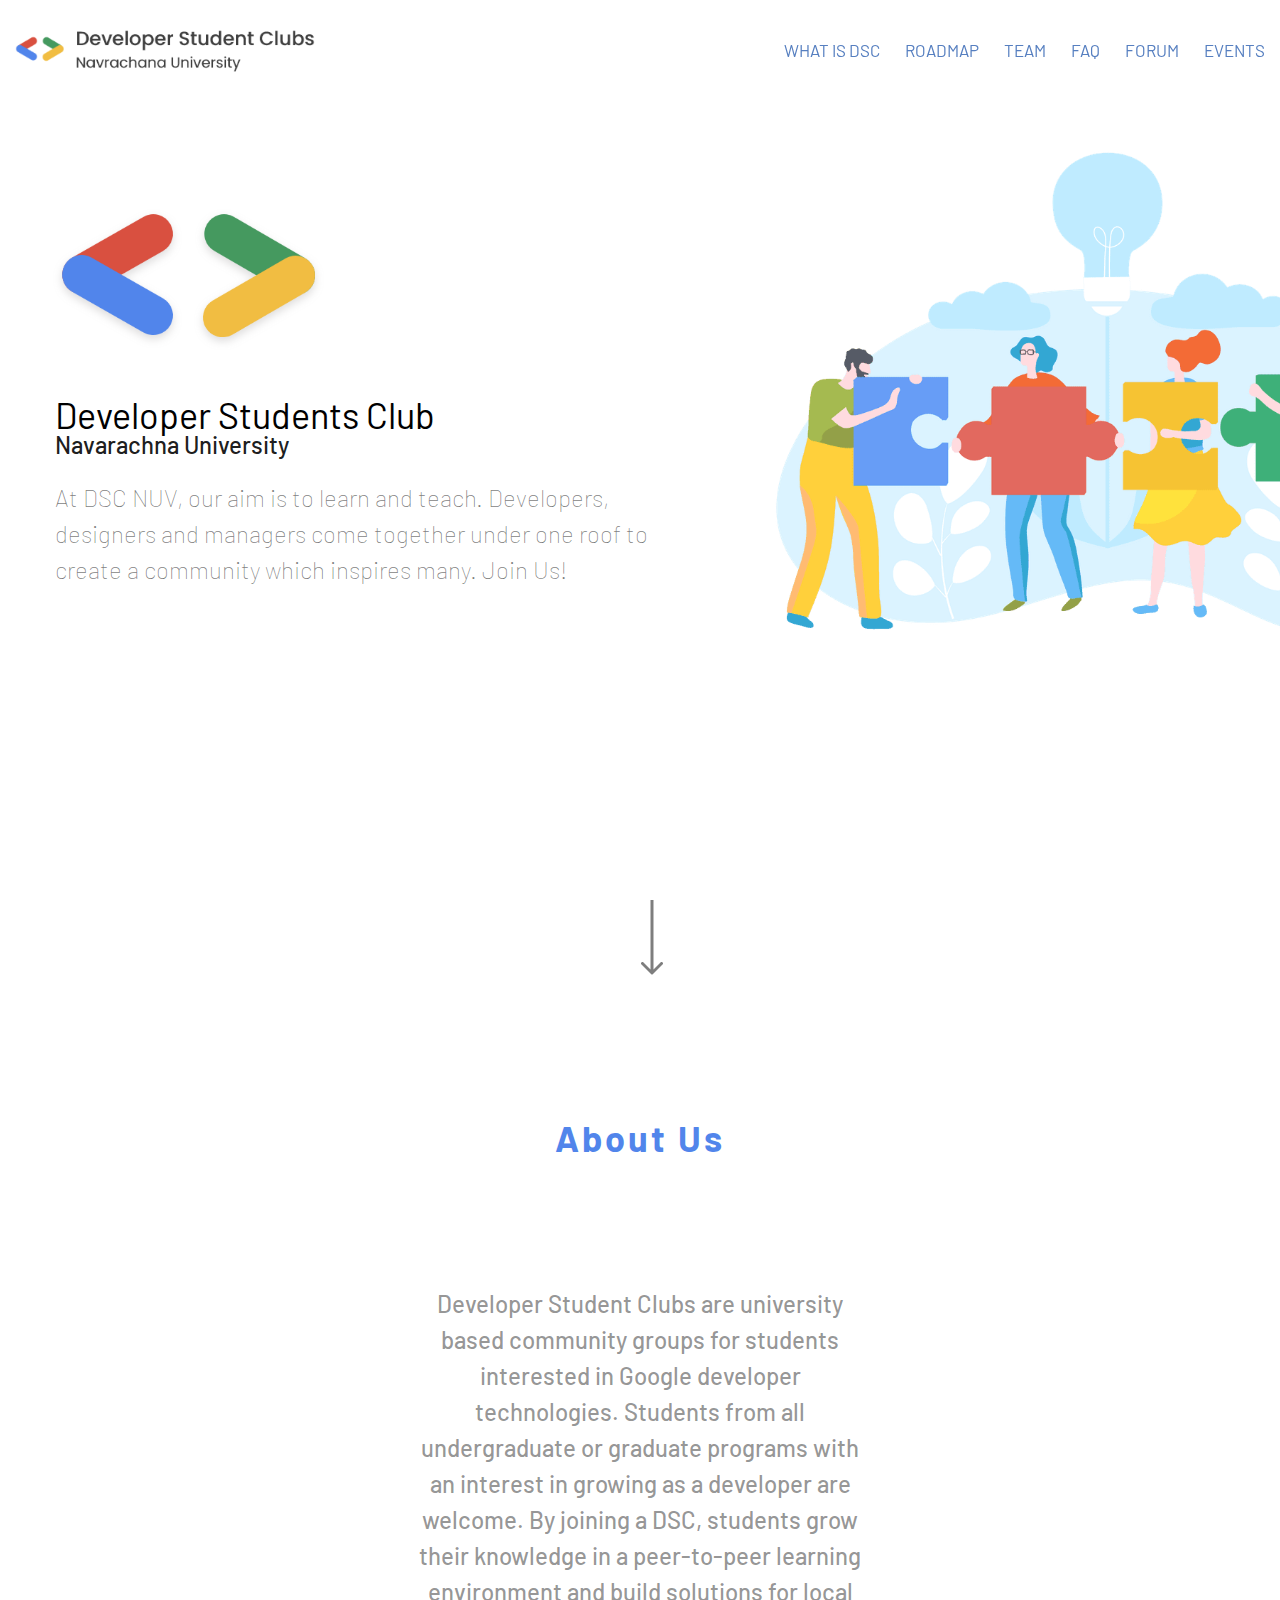
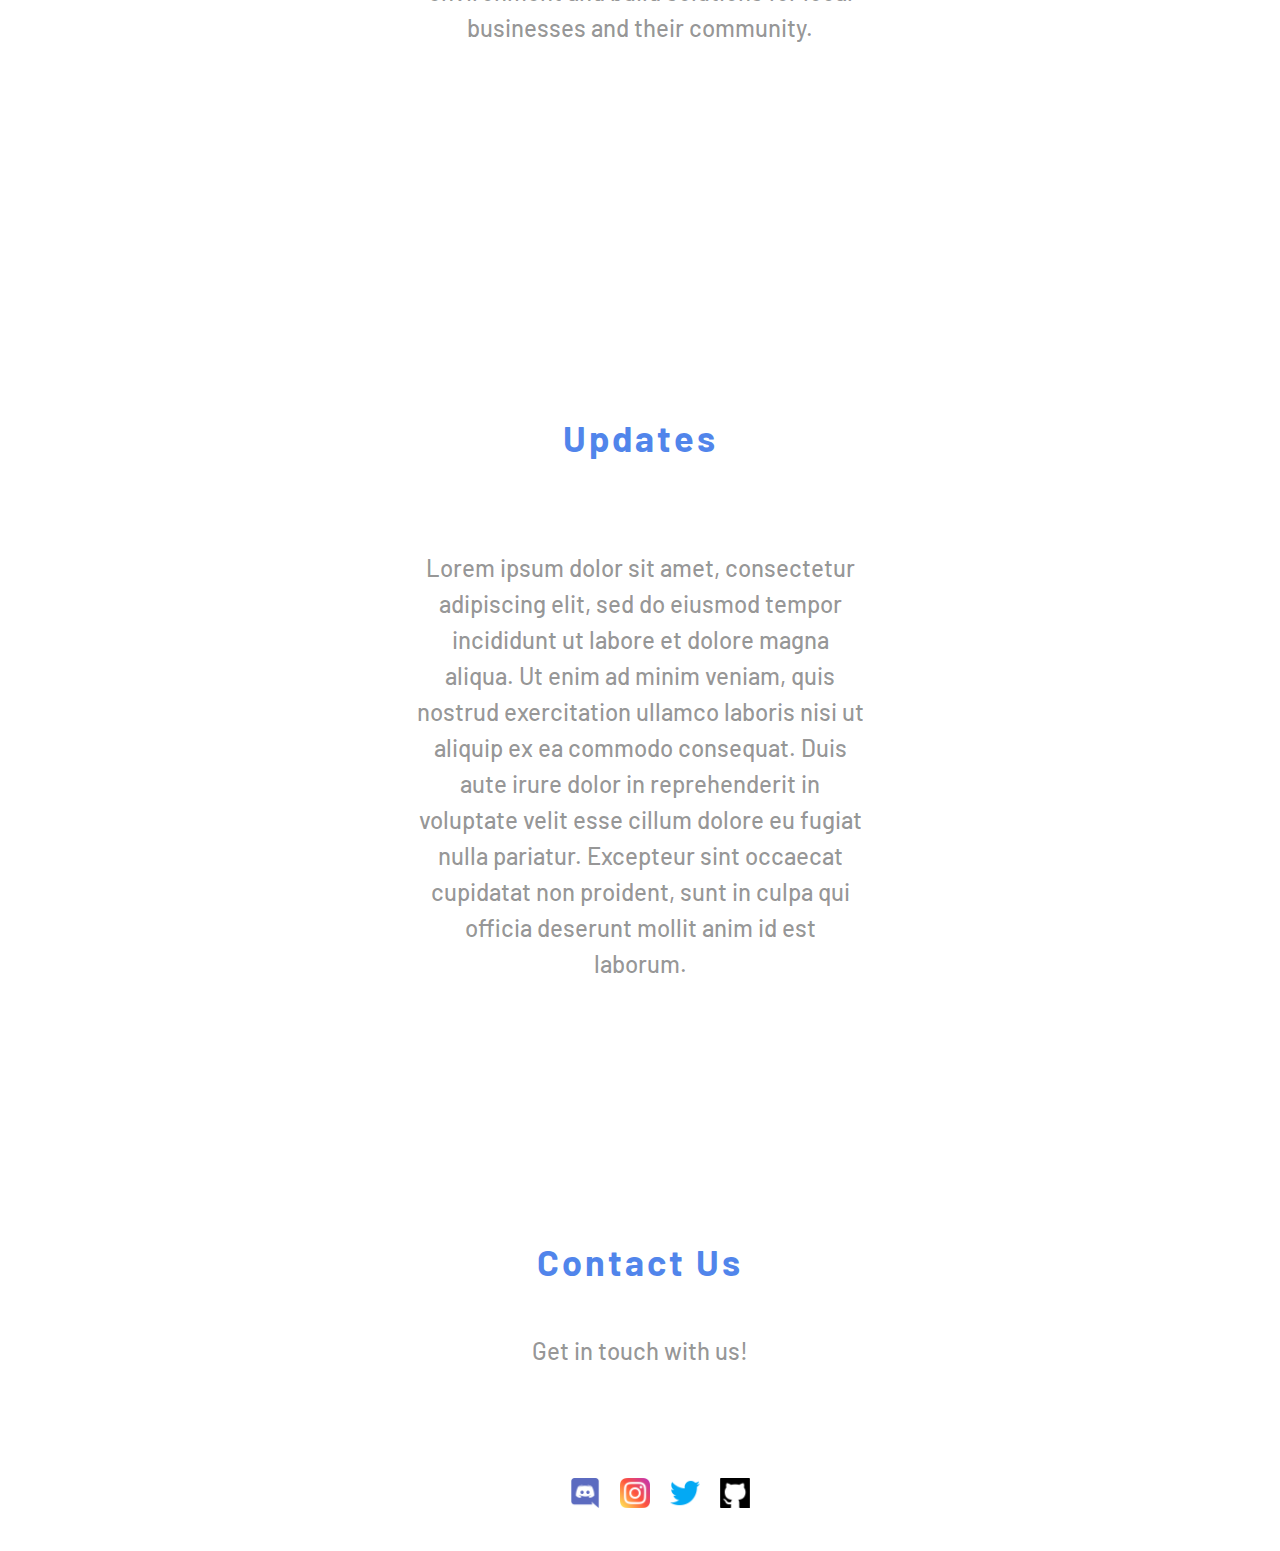
==== index.html @ 1b0815bb "styled header" ====
<!DOCTYPE html>
<html>

<head>
    <meta charset="utf-8">
    <title>Developer Students Club|Navarachna University</title>
    <meta name="viewport" content="width=device-width, initial-scale=1.0">
    <link rel="preconnect" href="https://fonts.googleapis.com">
    <link rel="preconnect" href="https://fonts.gstatic.com" crossorigin>
    <link href="https://fonts.googleapis.com/css2?family=Poppins:wght@600&display=swap" rel="stylesheet">
    <link rel="stylesheet" href="https://cdnjs.cloudflare.com/ajax/libs/font-awesome/5.15.3/css/all.min.css"/>
    <link rel="stylesheet" type="text/css" href="main.css">
</head>

<body>
    <nav class="navbar">
        <div class="content">
          <div class="logo">
            <a href="#"><img src="images/logo-full.png"></a>
          </div>
          <ul class="menu-list">
            <div class="icon cancel-btn">
              <i class="fas fa-times"></i>
            </div>
            <li><span><a href="#">What is dsc</a></span></li>
            <li><span><a href="#">Roadmap</a></span></li>
            <li><span><a href="#">Team</a></span></li>
            <li><span><a href="#">Faq</a></span></li>
            <li><span><a href="#">Forum</a></span></li>
            <li><span><a href="#">Events</a></span></li>
          </ul>
          <div class="icon menu-btn">
            <i class="fas fa-bars"></i>
          </div>
        </div>
    </nav>
    <section>
        <img src="images/logo.png" class="logomain" alt="">
        <img class="illustration" src="images/illustration.png" alt="">
        <p class="title">Developer Students Club </p>
        <p class="subtitle">Navarachna University</p>
        <p class="desc">At DSC NUV, our aim is to learn and teach. Developers, designers and managers come together under one roof to create a community which inspires many. Join Us!</p>


    </section>

    <a href="#Motto" id="arrow"><img src="images/Arrow 1.png"></a>

    <section id="Motto" class="sec">


        <h1>About Us</h1>

        <p class="cont">Developer Student Clubs are university based community groups for students interested in Google developer technologies. Students from all undergraduate or graduate programs with an interest in growing as a developer are welcome. By joining a DSC,
            students grow their knowledge in a peer-to-peer learning environment and build solutions for local businesses and their community.</p>

    </section>



    <section id="Updates">
        <h1>Updates</h1>
        <p class="cont">Lorem ipsum dolor sit amet, consectetur adipiscing elit, sed do eiusmod tempor incididunt ut labore et dolore magna aliqua. Ut enim ad minim veniam, quis nostrud exercitation ullamco laboris nisi ut aliquip ex ea commodo consequat. Duis aute irure
            dolor in reprehenderit in voluptate velit esse cillum dolore eu fugiat nulla pariatur. Excepteur sint occaecat cupidatat non proident, sunt in culpa qui officia deserunt mollit anim id est laborum.</p>

    </section>

    <section class="socials" id="Contact-Us">

        <h1>Contact Us</h1>
        <p class="cont">Get in touch with us!</p>

    </section>

    <footer>

        <a href="https://discord.com/invite/a6sEtpC"><img src="images/discord.png"></a>
        <a href="https://www.instagram.com/dscnuv/"><img src="images/instagram.png"></a>
        <a href="https://twitter.com/dscnuv"><img src="images/twitter.png"></a>
        <a href="https://github.com/DSCNUV"><img src="images/github-logo-silhouette-in-a-square.png"></a>

    </footer>



</body>
<script>
    const body = document.querySelector("body");
    const navbar = document.querySelector(".navbar");
    const menuBtn = document.querySelector(".menu-btn");
    const cancelBtn = document.querySelector(".cancel-btn");
    menuBtn.onclick = ()=>{
      navbar.classList.add("show");
      menuBtn.classList.add("hide");
      body.classList.add("disabled");
    }
    cancelBtn.onclick = ()=>{
      body.classList.remove("disabled");
      navbar.classList.remove("show");
      menuBtn.classList.remove("hide");
    }
    window.onscroll = ()=>{
      this.scrollY > 20 ? navbar.classList.add("sticky") : navbar.classList.remove("sticky");
    }
</script>

</html>
---- main.css ----
@import url('https://fonts.googleapis.com/css2?family=Barlow:wght@200;300;400;500;600;700&display=swap');
*{
  margin: 0;
  padding: 0;
  box-sizing: border-box;
  font-family: 'Barlow', sans-serif;
}
/* custom scroll bar */
::-webkit-scrollbar {
    width: 10px;
}
::-webkit-scrollbar-track {
    background: #f1f1f1;
}
::-webkit-scrollbar-thumb {
    background: #888;
}
::selection{
  background: rgb(0,123,255,0.3);
}
.content{
  max-width: 1250px;
  margin: auto;
  padding: 0% 0px;
}
.navbar{
  position: fixed;
  width: 100%;
  z-index: 2;
  padding: 25px 0;
  transition: all 0.3s ease;
}
.navbar.sticky{
  background: #fff;
  padding: 10px 0;
  box-shadow: 0px 3px 5px 0px rgba(0,0,0,0.1);
}
.navbar .content{
  display: flex;
  align-items: center;
  justify-content: space-between;
}
.navbar .logo img{
    width: 300px;
}
.navbar .menu-list{
  display: inline-flex;
}
.menu-list li{
  list-style: none;
}
.menu-list li a{
  color: #567FC0;
  text-transform: uppercase;
  font-size: 17px;
  font-weight: 400;
  margin-left: 25px;
  text-decoration: none;
  transition:  all 0.25s cubic-bezier(0.22, 0.61, 0.36, 1);;
}
.icon{
  color: #000;
  font-size: 20px;
  cursor: pointer;
  display: none;
}
.menu-list .cancel-btn{
  color: #fff;
  position: absolute;
  right: 30px;
  top: 20px;
}
@media (max-width: 1230px) {
  .content{
    padding: 0 60px;
  }
  
}
@media (max-width: 1100px) {
  .content{
    padding: 0 40px;
  }
}
@media (max-width: 900px) {
  .content{
    padding: 0 30px;
  }
}
@media (max-width: 868px) {
  body.disabled{
    overflow: hidden;
  }
  .icon{
    display: block;
  }
  .icon.hide{
    display: none;
  }
  .navbar .menu-list{
    position: fixed;
    height: 100vh;
    width: 100%;
    max-width: 400px;
    left: -100%;
    top: 0px;
    display: block;
    padding: 40px 0;
    text-align: center;
    background: #567FC0;
    color:#fff;
    transition: all 0.3s ease;
  }
  .navbar.show .menu-list{
    left: 0%;
  }
  .navbar .menu-list li{
    margin-top: 45px;
  }
  .navbar .menu-list li a{
    font-size: 15px;
    margin-left: -100%;
    transition: 0.6s cubic-bezier(0.68, -0.55, 0.265, 1.55);
    color: #fff;
  }
  .navbar.show .menu-list li a{
    margin-left: 0px;
  }
}
@media (max-width: 380px) {
  .navbar .logo img{
    width:230px;
  }
}
@media (min-width: 868px) and (max-width : 1600px){
    span {
        position: relative;
        display: block;
        cursor: pointer;
      }
      
      span:before, span:after {
        content: '';
        position: absolute;
        width: 0%;
        height: 1px;
        top: 50%;
        margin-top: -0.5px;
        background: #DF3235;
      }
      
      span:before {
        left: 10px;
      }
      span:after {
          right: -10px;
        background: #DF3235;
        transition: width 0.8s cubic-bezier(0.22, 0.61, 0.36, 1);
      }
      
      span:hover:before {
        background: #DF3235;
        width: 100%;
        transition: width 0.5s cubic-bezier(0.22, 0.61, 0.36, 1);
      }
      
      span:hover:after {
        background: transparent;
        width: 100%;
        transition: 0s;
      }
}
section {
    position: relative;
    width: 100%;
    height: 100vh;
    padding: 0px;
    display: flex;
    justify-content: center;
    align-items: center;
    overflow: hidden;
}

section img {
    position: absolute;
    width: 666px;
    height: 488px;
    left: 774px;
    top: 150px;
}

.illustration {
    opacity: 0.8;
}

.title {
    position: absolute;
    width: 500px;
    height: 119px;
    left: 55px;
    top: 355px;
    font-style: normal;
    font-weight: 400;
    font-size: 36px;
    line-height: 54px;
    display: flex;
    align-items: center;
    color: #000000;
}

.subtitle {
    position: absolute;
    width: 546px;
    height: 51px;
    left: 55px;
    top: 427px;
    font-style: normal;
    font-weight: 500;
    font-size: 24px;
    line-height: 36px;
    color: #000000e5;
}

.desc {
    position: absolute;
    width: 646px;
    height: 239px;
    left: 55px;
    top: 470px;
    padding-top: 10px;
    font-style: normal;
    font-weight: 100;
    font-size: 24px;
    line-height: 36px;
    color: #00000086;
}

.logomain {
    position: absolute;
    width: 268px;
    height: 138px;
    left: 55px;
    top: 207px;
    filter: drop-shadow(0px 4px 4px rgba(122, 118, 118, 0.25));
}

.sec {
    margin-top: 30px;
}

section h1 {
    position: absolute;
    letter-spacing: 3px;
    margin-top: 0;
    top: 12%;
    font-size: 36px;
    color: #5185EB;
}

#arrow {
    margin-left: 50%;
    opacity: 0.5;
}

.cont {
    margin-top: 15px;
    position: absolute;
    font-style: normal;
    width: 35%;
    text-align: center;
    font-weight: 500;
    font-size: 24px;
    line-height: 36px;
    color: #0000006c;
}

.socials {
    width: 100%;
    height: 30vh;
}

footer {
    position: absolute;
    display: flex;
    justify-content: center;
    align-items: center;
    margin-left: 43%;
}

footer a img {
    width: 30px;
    height: 30px;
    margin-bottom: 40px;
    margin-left: 20px;
}
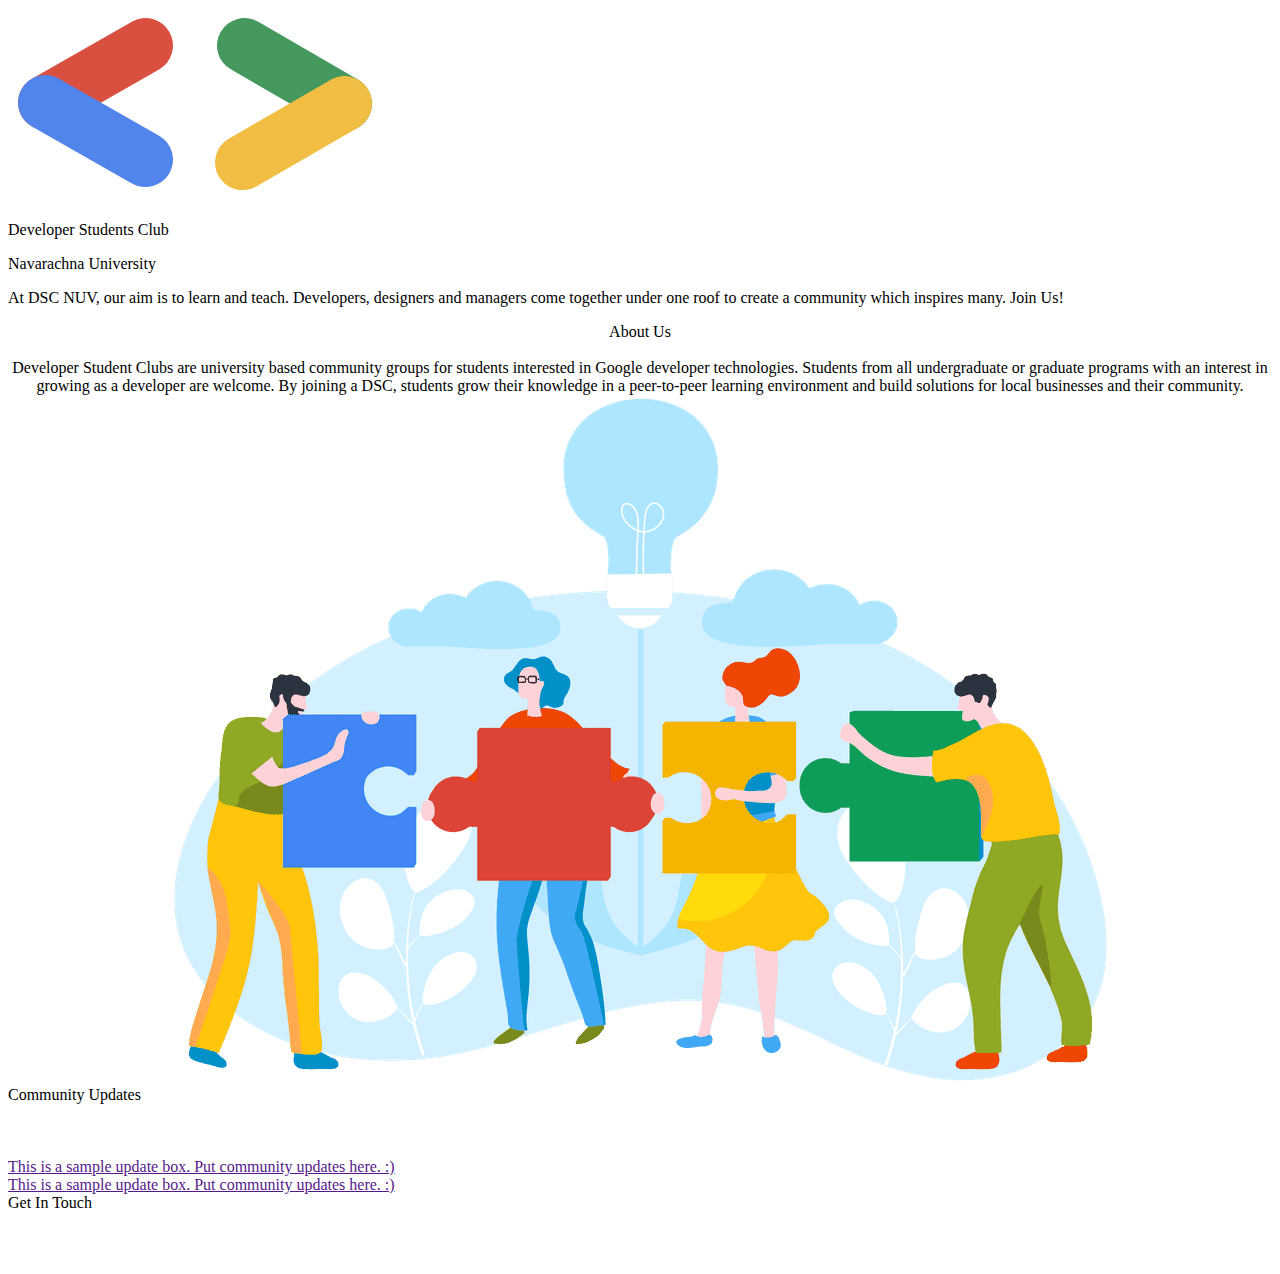
==== commit d96bd9ba: "Design and Structure Changes" ====
--- a/index.html
+++ b/index.html
@@ -1,107 +1,173 @@
 <!DOCTYPE html>
 <html>
 
-<head>
-    <meta charset="utf-8">
-    <title>Developer Students Club|Navarachna University</title>
-    <meta name="viewport" content="width=device-width, initial-scale=1.0">
-    <link rel="preconnect" href="https://fonts.googleapis.com">
-    <link rel="preconnect" href="https://fonts.gstatic.com" crossorigin>
-    <link href="https://fonts.googleapis.com/css2?family=Poppins:wght@600&display=swap" rel="stylesheet">
-    <link rel="stylesheet" href="https://cdnjs.cloudflare.com/ajax/libs/font-awesome/5.15.3/css/all.min.css"/>
-    <link rel="stylesheet" type="text/css" href="main.css">
-</head>
-
-<body>
-    <nav class="navbar">
-        <div class="content">
-          <div class="logo">
-            <a href="#"><img src="images/logo-full.png"></a>
-          </div>
-          <ul class="menu-list">
-            <div class="icon cancel-btn">
-              <i class="fas fa-times"></i>
-            </div>
-            <li><span><a href="#">What is dsc</a></span></li>
-            <li><span><a href="#">Roadmap</a></span></li>
-            <li><span><a href="#">Team</a></span></li>
-            <li><span><a href="#">Faq</a></span></li>
-            <li><span><a href="#">Forum</a></span></li>
-            <li><span><a href="#">Events</a></span></li>
-          </ul>
-          <div class="icon menu-btn">
-            <i class="fas fa-bars"></i>
-          </div>
-        </div>
-    </nav>
-    <section>
-        <img src="images/logo.png" class="logomain" alt="">
-        <img class="illustration" src="images/illustration.png" alt="">
-        <p class="title">Developer Students Club </p>
-        <p class="subtitle">Navarachna University</p>
-        <p class="desc">At DSC NUV, our aim is to learn and teach. Developers, designers and managers come together under one roof to create a community which inspires many. Join Us!</p>
+    <head>
+        
+        <title>Developer Student Club | Navarachna University</title>
+        
+        <script src="inc/lib/jquery-3.1.1.js"></script>
+        <script src="inc/lib/loadComponent.js"></script>
 
 
-    </section>
+    </head>
 
-    <a href="#Motto" id="arrow"><img src="images/Arrow 1.png"></a>
+    <body>
+        <div class="w-loading-screen">
+            
+            <div class="w-loading-main">
+                <div class="w-loading-main-wrap">
+                  <div class="w-loading-icon">
+                      <img src="images/logo.png">
+                  </div>
+                  <br>
+                  <br>
+                  <div class="w-loading-progress-wrap">
+                    <div class="w-loading-progress">
+                    </div>
+                  </div>
+                  <br>
+                  <br>
+                  <div class="w-loading-tip">
+                    Loading...
+                  </div>
+                  <br>
+                  <br>
+                  <input type="hidden" id="w_progress_width" value="0">
+                </div>
+            </div>
+        </div>
+        <header class="trans"></header>
+        <div class="d-resp-menu">
 
-    <section id="Motto" class="sec">
+        </div>
+        <div class="d-landing-wrap" id="home">
+            <div class="d-landing-back" data-parallax='{"y":"40%"}'>
+
+            </div>
+            <div class="d-landing-front">
+                <div class="d-landing-front-wrap">
+                    <img src="images/logo.png" class="d-logo-main" alt="Dev Logo">
+                    <br>
+                    <p class="title">Developer Students Club </p>
+                    <p class="subtitle">Navarachna University</p>
+                    <p class="desc">At DSC NUV, our aim is to learn and teach. Developers, designers and managers come together under one roof to create a community which inspires many. Join Us!</p>
+                </div>
+                
+    
+            </div>
+
+        </div>
+        <center>
+            <div class="d-content-wrap" id="about">
+                <div class="d-c-info">
+                    <div class="d-c-title">
+                        About Us
+                    </div>
+                    <br>
+                    Developer Student Clubs are university based community groups for students interested in Google developer technologies. Students from all undergraduate or graduate programs with an interest in growing as a developer are welcome. By joining a DSC,
+                    students grow their knowledge in a peer-to-peer learning environment and build solutions for local businesses and their community.
+                </div>
+                <div class="d-c-img">
+                    <img class="illustration" src="images/illustration.png" alt="">
+                </div>
+            </div>
+        </center>
+        <div class="d-updates-wrap" id="updates">
+            <div class="d-div-title">
+                Community Updates
+            </div>
+            <br>
+            <br>
+            <br>
+            <div class="d-update-block-wrap">
+                <a class="d-update-block" href="">
+                    <div class="d-update-img">
+    
+                    </div>
+                    <div class="w-update-info">
+                        This is a sample update box. Put community updates here. :)
+                    </div>
+                </a>
+                <a class="d-update-block" href="">
+                    <div class="d-update-img">
+    
+                    </div>
+                    <div class="w-update-info">
+                        This is a sample update box. Put community updates here. :)
+                    </div>
+                </a>
+            </div>
+        </div>
+        <div class="d-updates-wrap" id="contact">
+            <div class="d-div-title">
+                Get In Touch
+            </div>
+            <br>
+            <br>
+            <br>
+            <center>
+                <a href="https://discord.com/invite/a6sEtpC" class="d-social-icon">
+                    <i class="fab fa-discord"></i>
+                </a>
+                <a href="https://www.instagram.com/dscnuv/" class="d-social-icon">
+                    <i class="fab fa-instagram"></i>
+                </a>
+                <a href="https://twitter.com/dscnuv" class="d-social-icon">
+                    <i class="fab fa-twitter"></i>
+                </a>
+                <a href="https://github.com/DSCNUV" class="d-social-icon">
+                    <i class="fab fa-github"></i>
+                </a>
+            </center>
+        </div>
+    </body>
 
 
-        <h1>About Us</h1>
-
-        <p class="cont">Developer Student Clubs are university based community groups for students interested in Google developer technologies. Students from all undergraduate or graduate programs with an interest in growing as a developer are welcome. By joining a DSC,
-            students grow their knowledge in a peer-to-peer learning environment and build solutions for local businesses and their community.</p>
-
-    </section>
-
-
-
-    <section id="Updates">
-        <h1>Updates</h1>
-        <p class="cont">Lorem ipsum dolor sit amet, consectetur adipiscing elit, sed do eiusmod tempor incididunt ut labore et dolore magna aliqua. Ut enim ad minim veniam, quis nostrud exercitation ullamco laboris nisi ut aliquip ex ea commodo consequat. Duis aute irure
-            dolor in reprehenderit in voluptate velit esse cillum dolore eu fugiat nulla pariatur. Excepteur sint occaecat cupidatat non proident, sunt in culpa qui officia deserunt mollit anim id est laborum.</p>
-
-    </section>
-
-    <section class="socials" id="Contact-Us">
-
-        <h1>Contact Us</h1>
-        <p class="cont">Get in touch with us!</p>
-
-    </section>
-
-    <footer>
-
-        <a href="https://discord.com/invite/a6sEtpC"><img src="images/discord.png"></a>
-        <a href="https://www.instagram.com/dscnuv/"><img src="images/instagram.png"></a>
-        <a href="https://twitter.com/dscnuv"><img src="images/twitter.png"></a>
-        <a href="https://github.com/DSCNUV"><img src="images/github-logo-silhouette-in-a-square.png"></a>
-
-    </footer>
-
-
-
-</body>
+</html>
 <script>
-    const body = document.querySelector("body");
-    const navbar = document.querySelector(".navbar");
-    const menuBtn = document.querySelector(".menu-btn");
-    const cancelBtn = document.querySelector(".cancel-btn");
-    menuBtn.onclick = ()=>{
-      navbar.classList.add("show");
-      menuBtn.classList.add("hide");
-      body.classList.add("disabled");
+    loadComponent('lay/header.html', 'header');
+    loadComponent('inc/core.html', 'head', '1');
+    loadComponent('lay/menu.html', '.d-resp-menu');
+</script>
+<script>
+    document.onreadystatechange = function(e)
+  {
+    if(document.readyState=="interactive")
+    {
+      var all = document.getElementsByTagName("*");
+      for (var i=0, max=all.length; i < max; i++) 
+      {
+        set_ele(all[i]);
+      }
     }
-    cancelBtn.onclick = ()=>{
-      body.classList.remove("disabled");
-      navbar.classList.remove("show");
-      menuBtn.classList.remove("hide");
+  }
+  
+  function check_element(ele)
+  {
+    var all = document.getElementsByTagName("*");
+    var totalele=all.length;
+    var per_inc=100/all.length;
+  
+    if($(ele).on())
+    {
+      var prog_width=per_inc+Number(document.getElementById("w_progress_width").value);
+      document.getElementById("w_progress_width").value=prog_width;
+      $(".w-loading-progress").css('width',prog_width+"%");
+      //console.log(prog_width);
+      if(prog_width >= 99){
+        $('.w-loading-screen').fadeOut(400);
+      }
+      
     }
-    window.onscroll = ()=>{
-      this.scrollY > 20 ? navbar.classList.add("sticky") : navbar.classList.remove("sticky");
+  
+    else	
+    {
+      set_ele(ele);
     }
-</script>
-
-</html>
+  }
+  
+  function set_ele(set_element)
+  {
+    check_element(set_element);
+  }
+  </script>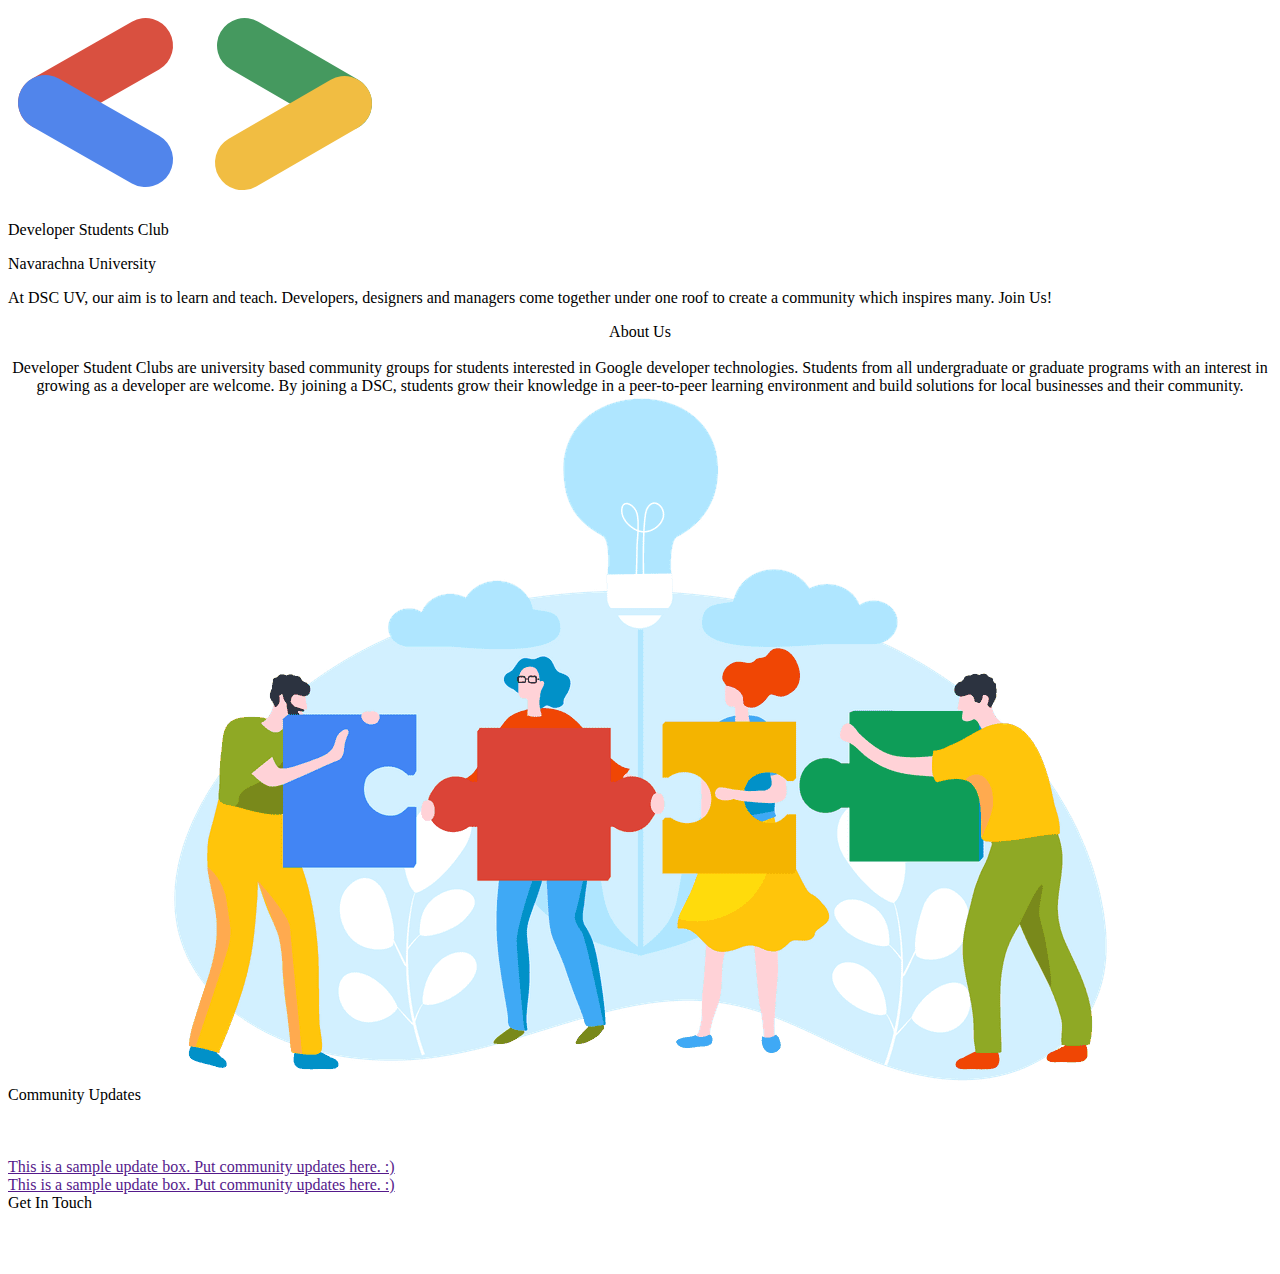
==== commit dd55502c: "erer" ====
--- a/index.html
+++ b/index.html
@@ -50,7 +50,7 @@
                     <br>
                     <p class="title">Developer Students Club </p>
                     <p class="subtitle">Navarachna University</p>
-                    <p class="desc">At DSC NUV, our aim is to learn and teach. Developers, designers and managers come together under one roof to create a community which inspires many. Join Us!</p>
+                    <p class="desc">At DSC UV, our aim is to learn and teach. Developers, designers and managers come together under one roof to create a community which inspires many. Join Us!</p>
                 </div>
                 
     
